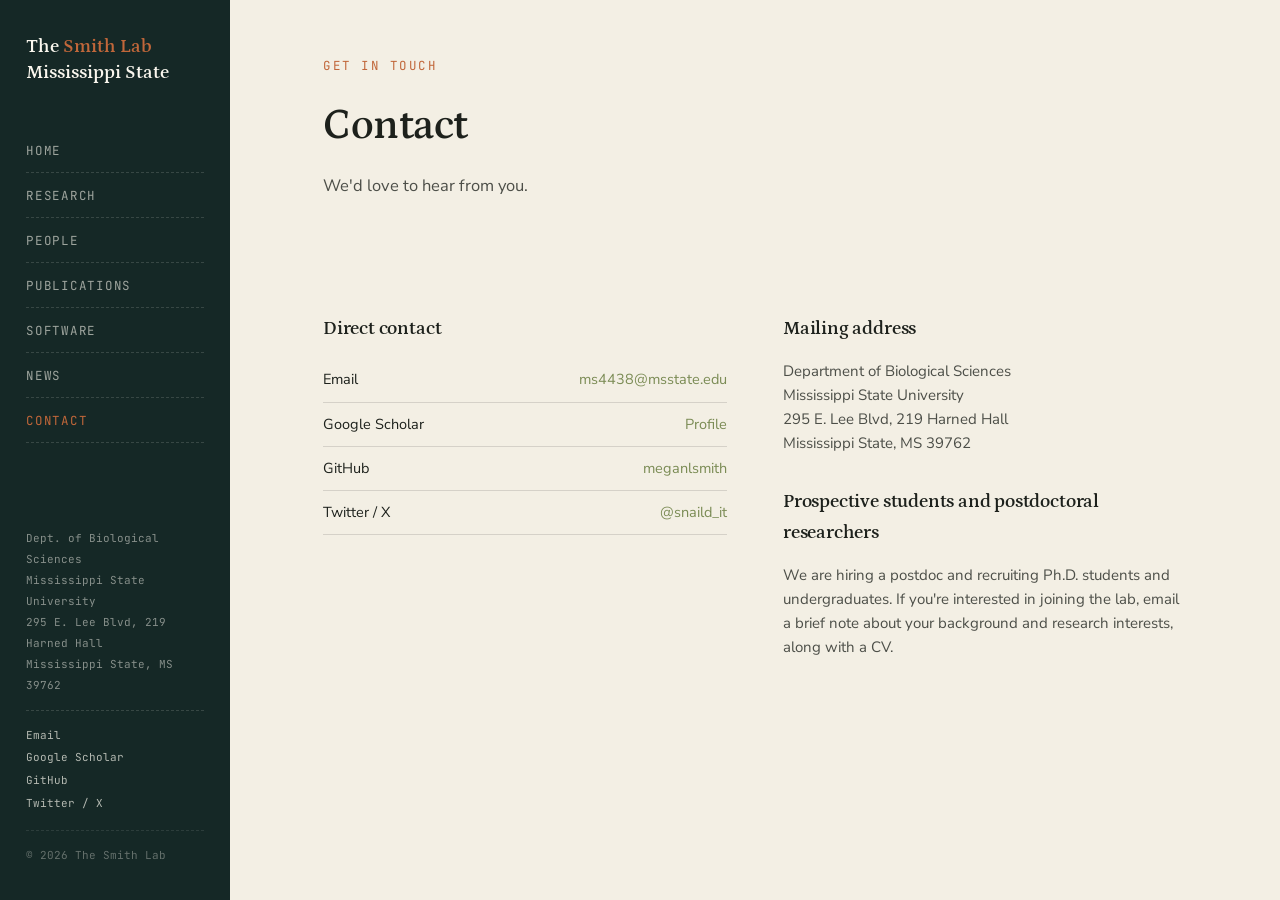
==== contact.html @ 206c3eed "Initial site" ====
<!DOCTYPE html>
<html lang="en">
<head>
<meta charset="UTF-8">
<meta name="viewport" content="width=device-width, initial-scale=1.0">
<title>Contact — The Smith Lab</title>
<link rel="stylesheet" href="styles.css">
</head>
<body>

<div class="layout">
  <div class="sidebar">
    <div class="sidebar-top">
      <a class="brand" href="index.html">The <span>Smith Lab</span><br>Mississippi State</a>
      <button class="sidebar-toggle" aria-label="Toggle menu" aria-expanded="false"><span></span><span></span><span></span></button>
    </div>
    <div class="sidebar-collapsible">
      <ul>
        <li><a href="index.html" class="navlink">Home</a></li>
        <li><a href="research.html" class="navlink">Research</a></li>
        <li><a href="people.html" class="navlink">People</a></li>
        <li><a href="publications.html" class="navlink">Publications</a></li>
        <li><a href="software.html" class="navlink">Software</a></li>
        <li><a href="news.html" class="navlink">News</a></li>
        <li><a href="contact.html" class="navlink active">Contact</a></li>
      </ul>
      <div class="foot-mini">
        Dept. of Biological Sciences<br>
        Mississippi State University<br>
        295 E. Lee Blvd, 219 Harned Hall<br>
        Mississippi State, MS 39762
        <div class="foot-links">
          <a href="mailto:ms4438@msstate.edu">Email</a>
          <a href="https://scholar.google.com/citations?hl=en&user=STDh3vkAAAAJ">Google Scholar</a>
          <a href="https://github.com/meganlsmith">GitHub</a>
          <a href="https://twitter.com/snaild_it">Twitter / X</a>
        </div>
        <div class="copyright">© 2026 The Smith Lab</div>
      </div>
    </div>
  </div>

  <main>
    <header class="page-hero">
      <div class="wrap">
        <span class="eyebrow mono">Get in touch</span>
        <h1>Contact</h1>
        <p class="lede">We'd love to hear from you.</p>
      </div>
    </header>

    <section>
      <div class="wrap contact-grid">

        <div class="contact-block">
          <h3>Direct contact</h3>
          <ul class="contact-list">
            <li>Email <a href="mailto:ms4438@msstate.edu">ms4438@msstate.edu</a></li>
            <li>Google Scholar <a href="https://scholar.google.com/citations?hl=en&user=STDh3vkAAAAJ">Profile</a></li>
            <li>GitHub <a href="https://github.com/meganlsmith">meganlsmith</a></li>
            <li>Twitter / X <a href="https://twitter.com/snaild_it">@snaild_it</a></li>
          </ul>
        </div>

        <div class="contact-block">
          <h3>Mailing address</h3>
          <p>
            Department of Biological Sciences<br>
            Mississippi State University<br>
            295 E. Lee Blvd, 219 Harned Hall<br>
            Mississippi State, MS 39762
          </p>
          <h3 style="margin-top:32px;">Prospective students and postdoctoral researchers</h3>
          <p>We are hiring a postdoc and recruiting Ph.D. students and undergraduates. If you're interested in joining the lab, email a brief note about your background and research interests, along with a CV.</p>
        </div>

      </div>
    </section>
  </main>
</div>

<script src="nav.js"></script>

</body>
</html>
---- styles.css ----
@import url('https://fonts.googleapis.com/css2?family=Petrona:opsz,wght@8..30,400;8..30,500;8..30,600;8..30,700&family=Nunito+Sans:wght@400;500;600;700&family=JetBrains+Mono:wght@400;500;600;700&display=swap');

:root{
  --ink:#1D211C;
  --paper:#F3EFE4;
  --paper-warm:#FAF7EE;
  --teal:#26443F;
  --teal-deep:#152826;
  --rust:#C1673A;
  --moss:#7A8B54;
  --line: rgba(29,33,28,0.14);
}

*{box-sizing:border-box;}
html{scroll-behavior:smooth;}
body{
  margin:0;
  background:var(--paper);
  color:var(--ink);
  font-family:'Nunito Sans', sans-serif;
  font-size:17px;
  line-height:1.6;
}
h1,h2,h3,h4{
  font-family:'Petrona', serif;
  margin:0;
  font-weight:600;
  letter-spacing:-0.01em;
}
a{color:inherit;}
img{max-width:100%; display:block;}
.mono{
  font-family:'JetBrains Mono', monospace;
  letter-spacing:0.03em;
}
.species{font-style:italic;}
.wrap{
  max-width:960px;
  margin:0 auto;
  padding:0 48px;
}

/* ============ SIDEBAR LAYOUT (site-wide) ============ */
.layout{display:grid; grid-template-columns:230px 1fr; align-items:start;}
.sidebar{
  background:var(--teal-deep);
  color:var(--paper-warm);
  padding:34px 26px;
  position:sticky;
  top:0;
  align-self:start;
  height:100vh;
  display:flex;
  flex-direction:column;
}
.sidebar-top{display:flex; align-items:center; justify-content:space-between;}
.brand{
  font-family:'Petrona', serif;
  font-size:18.5px;
  font-weight:600;
  line-height:1.4;
  display:block;
  text-decoration:none;
  color:inherit;
}
.brand span{color:var(--rust);}

.sidebar-toggle{
  display:none;
  background:none; border:none; cursor:pointer; padding:6px;
  flex-direction:column; gap:5px;
}
.sidebar-toggle span{width:22px; height:2px; background:var(--paper-warm); display:block; border-radius:1px;}

.sidebar-collapsible{display:flex; flex-direction:column; flex:1; margin-top:44px;}
.sidebar-collapsible ul{list-style:none; margin:0; padding:0; display:flex; flex-direction:column; gap:2px;}
.sidebar-collapsible a.navlink{
  text-decoration:none;
  font-family:'JetBrains Mono', monospace;
  font-size:12.5px;
  text-transform:uppercase;
  letter-spacing:0.06em;
  color:rgba(248,246,237,0.6);
  padding:11px 0;
  display:block;
  border-bottom:1px dashed rgba(248,246,237,0.15);
}
.sidebar-collapsible a.navlink.active, .sidebar-collapsible a.navlink:hover{color:var(--rust);}

.foot-mini{margin-top:auto; padding-top:30px; font-family:'JetBrains Mono', monospace; font-size:11px; color:rgba(248,246,237,0.5); line-height:1.9;}
.foot-mini a{color:rgba(248,246,237,0.7); text-decoration:none;}
.foot-mini a:hover{color:var(--rust);}
.foot-mini .foot-links{display:flex; flex-direction:column; gap:2px; margin-top:14px; padding-top:14px; border-top:1px dashed rgba(248,246,237,0.15);}
.foot-mini .copyright{margin-top:16px; padding-top:14px; border-top:1px dashed rgba(248,246,237,0.15); opacity:0.7;}

main{min-width:0;}

@media (max-width:860px){
  .layout{grid-template-columns:1fr;}
  .sidebar{position:relative; height:auto; padding:20px 24px;}
  .sidebar-toggle{display:flex;}
  .sidebar-collapsible{display:none; margin-top:22px;}
  .sidebar-collapsible.open{display:flex;}
  .wrap{padding:0 24px;}
}

/* ============ HERO (homepage) ============ */
.hero{padding:64px 0 54px;}
.hero .wrap{display:grid; grid-template-columns:1.15fr 0.85fr; gap:40px; align-items:center;}
.eyebrow{
  font-family:'JetBrains Mono', monospace;
  font-size:12.5px;
  letter-spacing:0.12em;
  text-transform:uppercase;
  color:var(--rust);
  margin-bottom:16px;
  display:block;
}
.hero h1{font-size:clamp(32px, 4.2vw, 46px); line-height:1.12;}
.hero h1 em{font-style:italic; color:var(--rust); font-weight:600;}
.hero p.lede{margin-top:18px; max-width:46ch; font-size:16.5px; color:rgba(29,33,28,0.78);}
.hero-ctas{margin-top:26px; display:flex; gap:14px; flex-wrap:wrap;}
.btn{
  display:inline-block;
  padding:12px 22px;
  border-radius:999px;
  font-size:13.5px;
  font-weight:700;
  text-decoration:none;
  border:1.5px solid transparent;
}
.btn-solid{background:var(--rust); color:#fff;}
.btn-solid:hover{background:#a8552d;}
.btn-outline{border-color:var(--teal); color:var(--teal);}
.btn-outline:hover{background:var(--teal); color:#fff;}

.hero-art{display:flex; justify-content:center;}
.photo-circle{
  width:100%; max-width:260px; aspect-ratio:1/1; border-radius:50%;
  background:radial-gradient(circle at 30% 30%, var(--moss), var(--teal) 75%);
  display:flex; align-items:center; justify-content:center;
  color:rgba(255,255,255,0.75);
  font-family:'JetBrains Mono', monospace; font-size:11.5px; text-align:center;
  box-shadow:0 20px 44px -20px rgba(21,40,38,0.5);
  position:relative;
}
.photo-circle::before{content:''; position:absolute; inset:14%; border-radius:50%; border:1.5px dashed rgba(255,255,255,0.35);}
.photo-circle::after{content:''; position:absolute; inset:28%; border-radius:50%; border:1.5px dashed rgba(255,255,255,0.3);}
.photo-circle img{position:absolute; inset:0; width:100%; height:100%; object-fit:cover; border-radius:50%;}

@media (max-width:860px){
  .hero .wrap{grid-template-columns:1fr;}
  .hero-art{order:-1; margin-bottom:8px;}
  .photo-circle{max-width:220px;}
}

/* ============ PAGE HERO (interior pages) ============ */
.page-hero{padding:56px 0 46px;}
.page-hero h1{font-size:clamp(30px, 4vw, 42px);}
.page-hero p.lede{margin-top:14px; max-width:60ch; font-size:16.5px; color:rgba(29,33,28,0.78);}

/* ============ SECTION SCAFFOLD ============ */
section{padding:52px 0;}
.section-head{
  display:flex; justify-content:space-between; align-items:flex-end;
  margin-bottom:34px; gap:20px; flex-wrap:wrap;
  border-bottom:1px solid var(--line);
  padding-bottom:18px;
}
.tag{
  font-family:'JetBrains Mono', monospace;
  font-size:12px;
  letter-spacing:0.1em;
  text-transform:uppercase;
  color:var(--moss);
}
.section-head h2{font-size:27px; margin-top:6px;}
.more-link{font-size:12.5px; text-decoration:none; color:var(--moss); font-family:'JetBrains Mono', monospace;}
.more-link:hover{color:var(--rust);}

/* ============ RESEARCH — homepage teaser grid ============ */
.research-grid{display:grid; grid-template-columns:repeat(2, 1fr); gap:18px;}
.research-card{background:var(--paper-warm); border-radius:20px; padding:24px 22px; box-shadow:0 10px 26px -18px rgba(29,33,28,0.25);}
.research-card .num{width:30px; height:30px; border-radius:50%; background:var(--rust); color:#fff; display:flex; align-items:center; justify-content:center; font-family:'JetBrains Mono', monospace; font-size:12px; margin-bottom:12px;}
.research-card h3{font-size:17px; margin-bottom:6px;}
.research-card p{font-size:13.5px; color:rgba(29,33,28,0.75); margin:0;}

/* ============ RESEARCH — full page long-form entries ============ */
.research-entry{display:grid; grid-template-columns:64px 1fr; gap:24px; padding:38px 0; border-bottom:1px solid var(--line);}
.research-entry:first-child{padding-top:0;}
.research-entry .num-circle{width:44px; height:44px; border-radius:50%; background:var(--rust); color:#fff; display:flex; align-items:center; justify-content:center; font-family:'JetBrains Mono', monospace; font-size:15px;}
.research-entry h3{font-size:24px; margin-bottom:14px;}
.research-entry p{font-size:15.5px; color:rgba(29,33,28,0.8); margin:0 0 12px;}
.research-entry p:last-child{margin-bottom:0;}
.research-entry ul{margin:0 0 12px; padding-left:22px; font-size:15.5px; color:rgba(29,33,28,0.8); line-height:1.6;}
.research-entry ul li{margin-bottom:6px;}
.research-entry ul li:last-child{margin-bottom:0;}

.research-figure{margin-top:22px;}
.research-figure .figure-placeholder{
  width:100%; aspect-ratio:16/10; border-radius:20px;
  border:1.5px dashed var(--line);
  display:flex; align-items:center; justify-content:center;
  color:rgba(29,33,28,0.45); font-family:'JetBrains Mono', monospace; font-size:12px; text-align:center; padding:16px;
}
.research-figure img{width:100%; height:auto; border-radius:20px; display:block;}
.research-figure figcaption{margin-top:8px; font-family:'JetBrains Mono', monospace; font-size:12px; color:rgba(29,33,28,0.55); line-height:1.5;}
.research-figure-grid{display:grid; grid-template-columns:repeat(2, 1fr); gap:18px; margin-top:22px;}
.research-figure-grid .research-figure{margin-top:0;}
.research-figure-grid .figure-placeholder{aspect-ratio:4/3;}
@media (max-width:640px){ .research-figure-grid{grid-template-columns:1fr;} }

/* ============ SCROLLING GALLERY (rounded, auto-scroll on hover) ============ */
.gallery{display:flex; gap:14px; overflow-x:auto; scroll-snap-type:x mandatory; padding-bottom:6px; scrollbar-width:thin; scrollbar-color:var(--rust) var(--paper);}
.gallery::-webkit-scrollbar{height:7px;}
.gallery::-webkit-scrollbar-track{background:var(--paper);}
.gallery::-webkit-scrollbar-thumb{background:var(--rust); border-radius:4px;}
.gallery-item{
  flex:0 0 auto; width:200px; aspect-ratio:1/1; border-radius:24px; scroll-snap-align:start;
  background:linear-gradient(135deg, var(--moss), var(--teal));
  display:flex; align-items:center; justify-content:center;
  color:rgba(255,255,255,0.75); font-family:'JetBrains Mono', monospace; font-size:11.5px; text-align:center; padding:14px;
  overflow:hidden; position:relative;
}
.gallery-item img{width:100%; height:100%; object-fit:cover; display:block;}
.gallery-item:nth-child(2n){background:linear-gradient(135deg, var(--rust), var(--teal-deep));}
.gallery-item:nth-child(3n){background:linear-gradient(135deg, var(--teal), var(--moss));}
.gallery-caption{margin-top:14px; font-family:'JetBrains Mono', monospace; font-size:12px; color:rgba(29,33,28,0.5);}
.gallery.auto-scrolling{scroll-snap-type:none; scroll-behavior:auto;}

/* ============ PEOPLE — homepage scrolling strip ============ */
.people-strip{display:flex; gap:26px; overflow-x:auto; padding-bottom:8px; scrollbar-width:thin; scrollbar-color:var(--rust) var(--paper);}
.person-card-link{text-decoration:none; color:inherit;}
.person-card{flex:0 0 auto; width:150px; text-align:center;}
.person-photo{
  width:150px; height:150px; border-radius:50%;
  background:linear-gradient(160deg, var(--teal), var(--moss));
  margin:0 auto 12px; box-shadow:0 12px 26px -14px rgba(29,33,28,0.35);
  position:relative; overflow:hidden;
  display:flex; align-items:center; justify-content:center;
  color:rgba(255,255,255,0.65); font-family:'JetBrains Mono', monospace; font-size:10px; text-align:center; padding:8px;
}
.person-photo::after{content:''; position:absolute; inset:10%; border-radius:50%; border:1px dashed rgba(255,255,255,0.3); pointer-events:none;}
.person-photo img{position:absolute; inset:0; width:100%; height:100%; object-fit:cover;}
.person-card h4{font-size:14.5px;}
.person-card .role{font-family:'JetBrains Mono', monospace; font-size:10.5px; color:var(--moss); text-transform:uppercase; margin-top:2px;}

/* ============ PEOPLE — full page grid ============ */
.people-grid{display:grid; grid-template-columns:repeat(auto-fill, minmax(230px, 1fr)); gap:40px 28px;}
.people-grid .person-card{width:auto; scroll-margin-top:24px;}
.people-grid .person-photo{width:180px; height:180px;}
.people-grid .links{margin-top:10px; display:flex; gap:12px; font-size:13px; justify-content:center;}
.people-grid .links a{color:var(--moss); text-decoration:none;}
.people-grid .links a:hover{color:var(--rust);}
.people-grid .bio{font-size:14.5px; color:rgba(29,33,28,0.72); margin-top:12px; text-align:left;}

.alumni-list{list-style:none; margin:0; padding:0;}
.alumni-list li{display:flex; justify-content:space-between; gap:16px; padding:14px 0; border-bottom:1px solid var(--line); font-size:15px; flex-wrap:wrap;}
.alumni-list li:last-child{border-bottom:none;}
.alumni-list .alumni-role{color:rgba(29,33,28,0.6); font-family:'JetBrains Mono', monospace; font-size:12.5px;}

.recruiting{margin-top:32px; padding:20px 24px; background:var(--paper-warm); border-radius:16px; border-left:3px solid var(--rust); font-size:15px;}
.recruiting strong{font-family:'Petrona', serif; font-weight:600;}

/* ============ SOFTWARE — homepage teaser ============ */
.software-strip{display:flex; gap:18px; overflow-x:auto; padding-bottom:8px;}
.software-card-mini{min-width:210px; flex:0 0 auto; padding:22px 20px; background:var(--paper-warm); border-radius:18px; box-shadow:0 10px 26px -18px rgba(29,33,28,0.25);}
.software-card-mini .mono{font-size:11px; color:var(--rust); text-transform:uppercase; letter-spacing:0.06em; display:block; margin-bottom:10px;}
.software-card-mini h4{font-size:16px; margin-bottom:6px;}
.software-card-mini p{font-size:13px; color:rgba(29,33,28,0.72); margin:0;}

/* ============ SOFTWARE — full page grid ============ */
.software-grid{display:grid; grid-template-columns:repeat(auto-fill, minmax(270px, 1fr)); gap:24px;}
.software-card{padding:28px 26px; background:var(--paper-warm); border-radius:20px; box-shadow:0 10px 26px -18px rgba(29,33,28,0.2);}
.software-card h3{font-size:19px; margin-bottom:10px;}
.software-card p{font-size:14.5px; color:rgba(29,33,28,0.78); margin:0 0 16px;}
.software-card .links{display:flex; gap:16px; font-size:13px; font-family:'JetBrains Mono', monospace;}
.software-card .links a{color:var(--moss); text-decoration:none;}
.software-card .links a:hover{color:var(--rust);}
.software-card .ref{margin-top:12px; font-size:12.5px; color:rgba(29,33,28,0.55); font-style:italic;}

/* ============ NEWS ============ */
.news-list{list-style:none; margin:0; padding:0;}
.news-list li{display:grid; grid-template-columns:120px 1fr; gap:20px; padding:18px 0; border-bottom:1px solid var(--line);}
.news-list li:first-child{padding-top:0;}
.news-list li:last-child{border-bottom:none;}
.news-date{font-family:'JetBrains Mono', monospace; font-size:12px; color:var(--rust); padding-top:2px;}
.news-text{display:flex; gap:16px; align-items:flex-start;}
.news-thumb{
  width:64px; height:64px; border-radius:14px; object-fit:cover; flex:0 0 auto;
  background:linear-gradient(135deg, var(--moss), var(--teal));
}
.news-text-body{flex:1; min-width:0;}
.news-text-body strong{font-family:'Petrona', serif; font-weight:600; color:var(--ink); display:block; margin-bottom:2px;}
.news-text-body p{margin:0; font-size:14.5px; color:rgba(29,33,28,0.8);}
.news-link{display:inline-block; margin-top:8px; font-family:'JetBrains Mono', monospace; font-size:12px; color:var(--moss); text-decoration:none;}
.news-link:hover{color:var(--rust);}
@media (max-width:560px){ .news-list li{grid-template-columns:1fr;} .news-text{flex-direction:column;} }

/* ============ PUBLICATIONS ============ */
.pub-filter{display:flex; gap:10px; margin-bottom:32px; flex-wrap:wrap;}
.pub-filter button{
  font-family:'JetBrains Mono', monospace; font-size:12.5px; text-transform:uppercase; letter-spacing:0.05em;
  padding:8px 16px; background:transparent; border:1px solid var(--line); border-radius:20px; cursor:pointer; color:var(--ink);
}
.pub-filter button.active{background:var(--teal); color:#fff; border-color:var(--teal);}
.pub-list{list-style:none; margin:0; padding:0;}
.pub-list li{display:grid; grid-template-columns:70px 1fr; gap:24px; padding:20px 0; border-bottom:1px solid var(--line);}
.pub-list li:first-child{padding-top:0;}
.pub-year{font-family:'JetBrains Mono', monospace; font-size:14px; color:var(--rust); padding-top:2px;}
.pub-title{font-size:15.5px; margin-bottom:4px; font-weight:600;}
.pub-meta{font-size:13.5px; color:rgba(29,33,28,0.6);}
.pub-links{margin-top:6px; display:flex; gap:14px;}
.pub-links a{font-size:12.5px; font-family:'JetBrains Mono', monospace; color:var(--moss); text-decoration:none;}
.pub-links a:hover{color:var(--rust);}
.pub-badge{display:inline-block; margin-left:8px; font-size:10px; font-family:'JetBrains Mono', monospace; text-transform:uppercase; letter-spacing:0.05em; color:var(--moss); border:1px solid var(--line); border-radius:10px; padding:2px 8px; vertical-align:middle;}
@media (max-width:560px){ .pub-list li{grid-template-columns:1fr; gap:4px;} }

/* ============ CONTACT ============ */
.contact-grid{display:grid; grid-template-columns:1fr 1fr; gap:56px;}
.contact-block h3{font-size:19px; margin-bottom:14px;}
.contact-block p{font-size:15px; color:rgba(29,33,28,0.78);}
.contact-list{list-style:none; margin:0; padding:0;}
.contact-list li{padding:10px 0; border-bottom:1px solid var(--line); display:flex; justify-content:space-between; font-size:14.5px;}
.contact-list li a{color:var(--moss); text-decoration:none;}
.contact-list li a:hover{color:var(--rust);}
@media (max-width:700px){ .contact-grid{grid-template-columns:1fr; gap:36px;} }
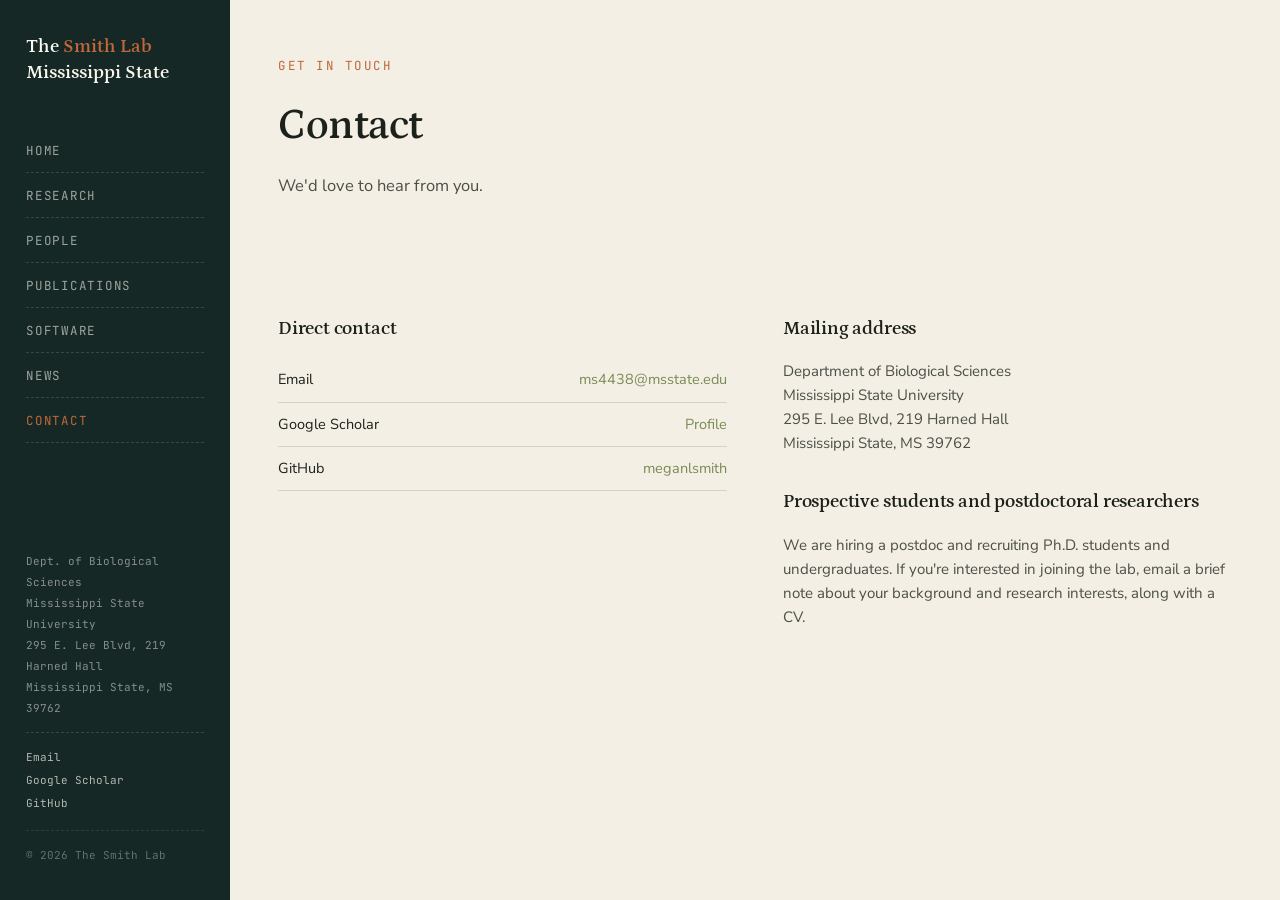
==== commit 1d30681b: "remove twitter" ====
--- a/contact.html
+++ b/contact.html
@@ -33,7 +33,6 @@
           <a href="mailto:ms4438@msstate.edu">Email</a>
           <a href="https://scholar.google.com/citations?hl=en&user=STDh3vkAAAAJ">Google Scholar</a>
           <a href="https://github.com/meganlsmith">GitHub</a>
-          <a href="https://twitter.com/snaild_it">Twitter / X</a>
         </div>
         <div class="copyright">© 2026 The Smith Lab</div>
       </div>
@@ -58,7 +57,6 @@
             <li>Email <a href="mailto:ms4438@msstate.edu">ms4438@msstate.edu</a></li>
             <li>Google Scholar <a href="https://scholar.google.com/citations?hl=en&user=STDh3vkAAAAJ">Profile</a></li>
             <li>GitHub <a href="https://github.com/meganlsmith">meganlsmith</a></li>
-            <li>Twitter / X <a href="https://twitter.com/snaild_it">@snaild_it</a></li>
           </ul>
         </div>
 
--- a/styles.css
+++ b/styles.css
@@ -35,7 +35,7 @@
 }
 .species{font-style:italic;}
 .wrap{
-  max-width:960px;
+  max-width:1500px;
   margin:0 auto;
   padding:0 48px;
 }
@@ -254,10 +254,10 @@
 .people-grid .links a:hover{color:var(--rust);}
 .people-grid .bio{font-size:14.5px; color:rgba(29,33,28,0.72); margin-top:12px; text-align:left;}
 
-.alumni-list{list-style:none; margin:0; padding:0;}
-.alumni-list li{display:flex; justify-content:space-between; gap:16px; padding:14px 0; border-bottom:1px solid var(--line); font-size:15px; flex-wrap:wrap;}
+.alumni-list li{display:flex; flex-direction:column; gap:4px; padding:14px 0; border-bottom:1px solid var(--line); font-size:15px;}
 .alumni-list li:last-child{border-bottom:none;}
-.alumni-list .alumni-role{color:rgba(29,33,28,0.6); font-family:'JetBrains Mono', monospace; font-size:12.5px;}
+.alumni-top{display:flex; justify-content:space-between; gap:16px; flex-wrap:wrap;}
+.alumni-now{font-size:13.5px; color:rgba(29,33,28,0.6); font-style:italic;}
 
 .recruiting{margin-top:32px; padding:20px 24px; background:var(--paper-warm); border-radius:16px; border-left:3px solid var(--rust); font-size:15px;}
 .recruiting strong{font-family:'Petrona', serif; font-weight:600;}
